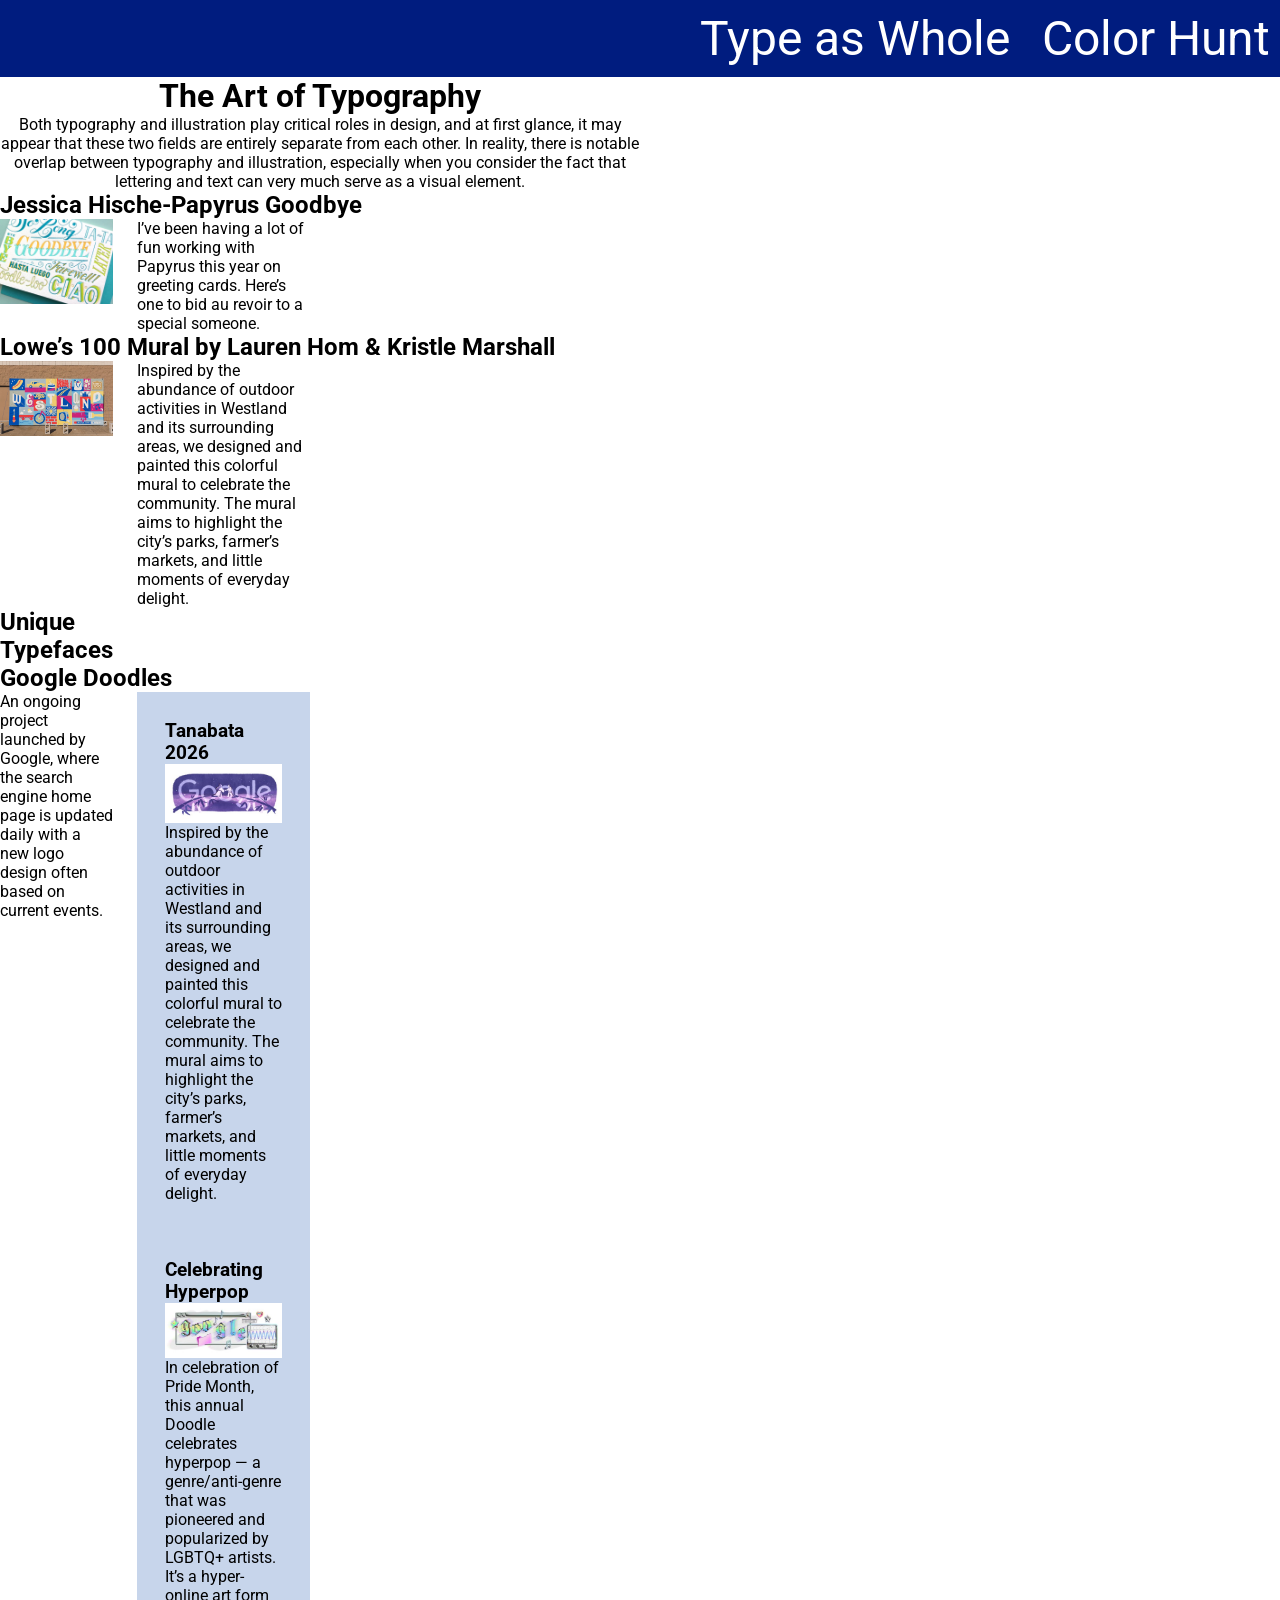
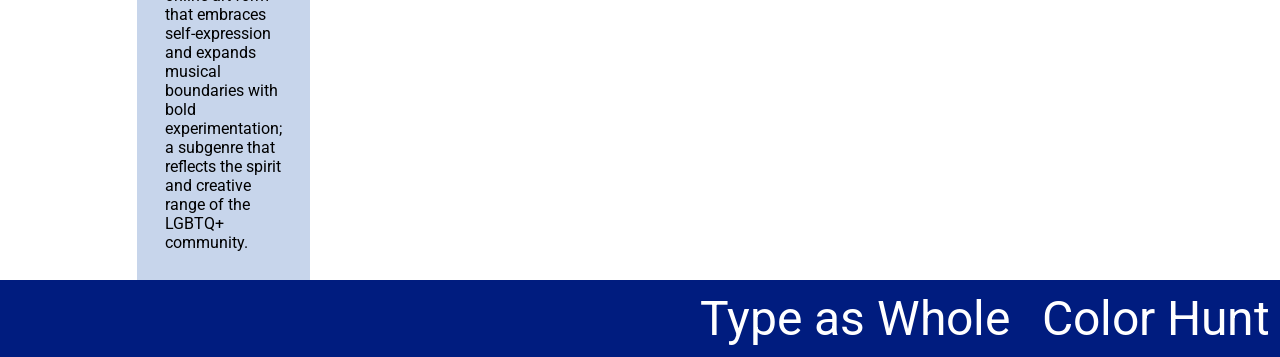
==== index.html @ 0596fdd6 "footer grid" ====
<!DOCTYPE html>
<html lang="en">
<head>
    <meta charset="UTF-8">
    <meta name="viewport" content="width=device-width, initial-scale=1.0">
    <title>Art of Typography</title>

    <link rel="preconnect" href="https://fonts.googleapis.com">
    <link rel="preconnect" href="https://fonts.gstatic.com" crossorigin>
    <link href="https://fonts.googleapis.com/css2?family=Roboto:ital,wght@0,100..900;1,100..900&display=swap" rel="stylesheet">

    <link rel="stylesheet" href="css/styles.css">
</head>
<body>
    <header>
    <nav>
        <a class="nav" href="index.htlm"></a>
        <ul>
            <li><a href="index.html">Type as Whole</a></li>
            <li><a href="colorhunt.html">Color Hunt</a></li>
        </ul>
    </nav>
    <div class="hero">
        <h1>The Art of Typography</h1>
        <p>Both typography and illustration play critical roles in design, and at first glance, 
            it may appear that these two fields are entirely separate from each other. 
            In reality, there is notable overlap between typography and illustration, 
            especially when you consider the fact that lettering and text can very much serve as a visual element.</p>
    </div>
    </header>

    <main>
        <section class="main">
            <h2>Jessica Hische-Papyrus Goodbye</h2>
            <img src="../images/papyrus-goodbye.jpg" width="1320" height="990"
            alt="Papyrus Goodbye greeting card by Jessica Hishe ">
            <p>I’ve been having a lot of fun working with Papyrus this year on greeting cards. 
                Here’s one to bid au revoir to a special someone.</p>
        </section>

        <section class="main">
            <h2>Lowe’s 100 Mural by Lauren Hom & Kristle Marshall</h2>
            <img src="../images/lowe's-100-mural.jpg" width="1320" height="880"
            alt="Colorful mural to celebrate Lowe's 100 year anniversary">
            <p>Inspired by the abundance of outdoor activities in Westland and its surrounding areas, 
                we designed and painted this colorful mural to celebrate the community. The mural 
                aims to highlight the city’s parks, farmer’s markets, and little moments of everyday delight.</p>
        </section>

        <aside class="typefaces">
            <h2>Unique Typefaces</h2>

        </aside>

        <section>
            <h2>Google Doodles</h2>
            <p>An ongoing project launched by Google, where the search engine home page is 
                updated daily with a new logo design often based on current events.</p>
            <div class="section">
                <article class="article">
                    <div>
                        <h3>Tanabata 2026</h3>
                        <img src="../images/google-doodle-tanabata.jpg" width="660" height="428"
                        alt="Google Doodle Tanabata 2026">
                        <p>Inspired by the abundance of outdoor activities in Westland and its surrounding areas, 
                            we designed and painted this colorful mural to celebrate the community. 
                            The mural aims to highlight the city’s parks, farmer’s markets, 
                            and little moments of everyday delight.</p>
                    </div>
                </article>

                <article class="article">
                    <div>
                        <h3>Celebrating Hyperpop</h3>
                        <img src="../images/google-doodle-hyperpop.jpg" width="660" height="428"
                        alt="Google Doodle Hyperpop 2026">
                        <p>In celebration of Pride Month, this annual Doodle celebrates hyperpop — 
                            a genre/anti-genre that was pioneered and popularized by LGBTQ+ artists. 
                            It’s a hyper-online art form that embraces self-expression and expands 
                            musical boundaries with bold experimentation; a subgenre that reflects 
                            the spirit and creative range of the LGBTQ+ community.</p>
                    </div>
                </article>

            </div>
        </section>
    </main>

    <footer>
        <a class="footer" href="index.htlm"></a>
        <ul>
            <li><a href="index.html">Type as Whole</a></li>
            <li><a href="colorhunt.html">Color Hunt</a></li>
        </ul>
    </footer>
</body>
</html>
---- css/styles.css ----
/* reset */
* {
    margin: 0;
    padding: 0;
    box-sizing: border-box;
}

/* body copy and grid starter */
body {
    max-width: 1440;
    margin: 0 auto;
    display: grid;
    grid-template-columns: 1fr 1fr 1fr 1fr 1fr 1fr 1fr 1fr 1fr 1fr 1fr 1fr;
    grid-template-rows: auto;
    column-gap: 24px;

    font-family: 'Roboto', sans-serif;
    font-size: 16px;
    line-height: ;
    color: #000000;
}

/* heading style */
h1, h2, h3 {

}

/* links */
a {
    color: inherit;
    text-decoration: none;
}

/* other copy */
p {

}

img {
    width: 100%;
    height: auto;
    display: block;
}

/* nav */
nav {
    display: flex;
    align-items: center;
    background: #001C7F;
    color: #FFFFFF;
    font-size: 48px;
    padding: 10px;
}

nav ul {
    display: flex;
    gap: 32px;
    list-style: none;
    margin-left: auto;
}

/* header */
header {
    grid-column: 1 / 13;
}

.hero {
    grid-column: 1 / 13;
    width: 50%;
    display: flex;
    flex-direction: column;
    justify-content: center;
    align-items: center;
    text-align: center;
}

.hero h1 {
    font-size: 225;
}

/* main */
main {
    grid-column: 1 / 13;
    display: grid;
    grid-template-columns: subgrid;
}

section {
    grid-column: 1 / 13;
    display: grid;
    grid-template-columns: subgrid; 
}

section h2 {
    grid-column: 1 / 13;
}

article {
    grid-column: span 6;
    gap: 24px;
    padding: 28px;
    background: #c7d5eb;
}

.typefaces {
    display: flex;

}


/* footer */
footer {
    grid-column: 1 / 13;
    display: flex;
    align-items: center;
    background: #001C7F;
    color: #FFFFFF;
    font-size: 48px;
    padding: 10px;
}

footer ul {
    display: flex;
    gap: 32px;
    list-style: none;
    margin-left: auto;
}
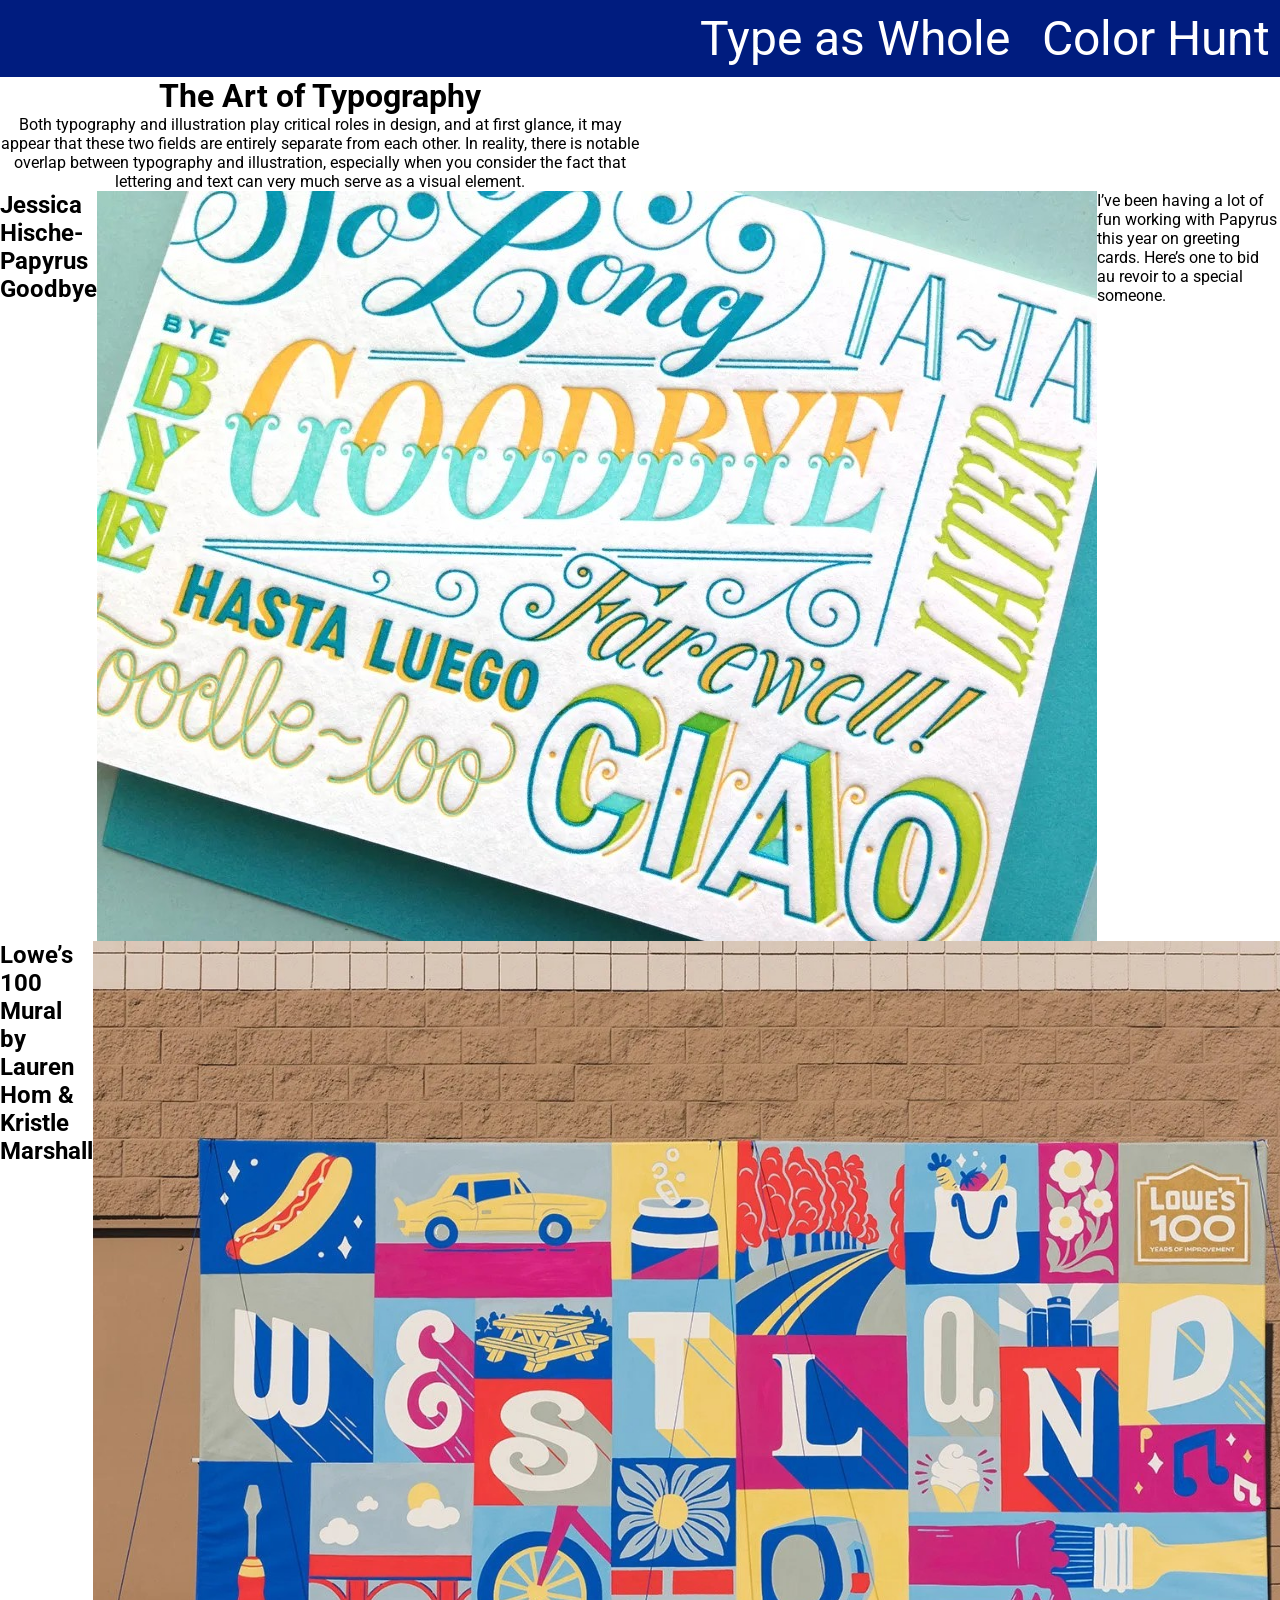
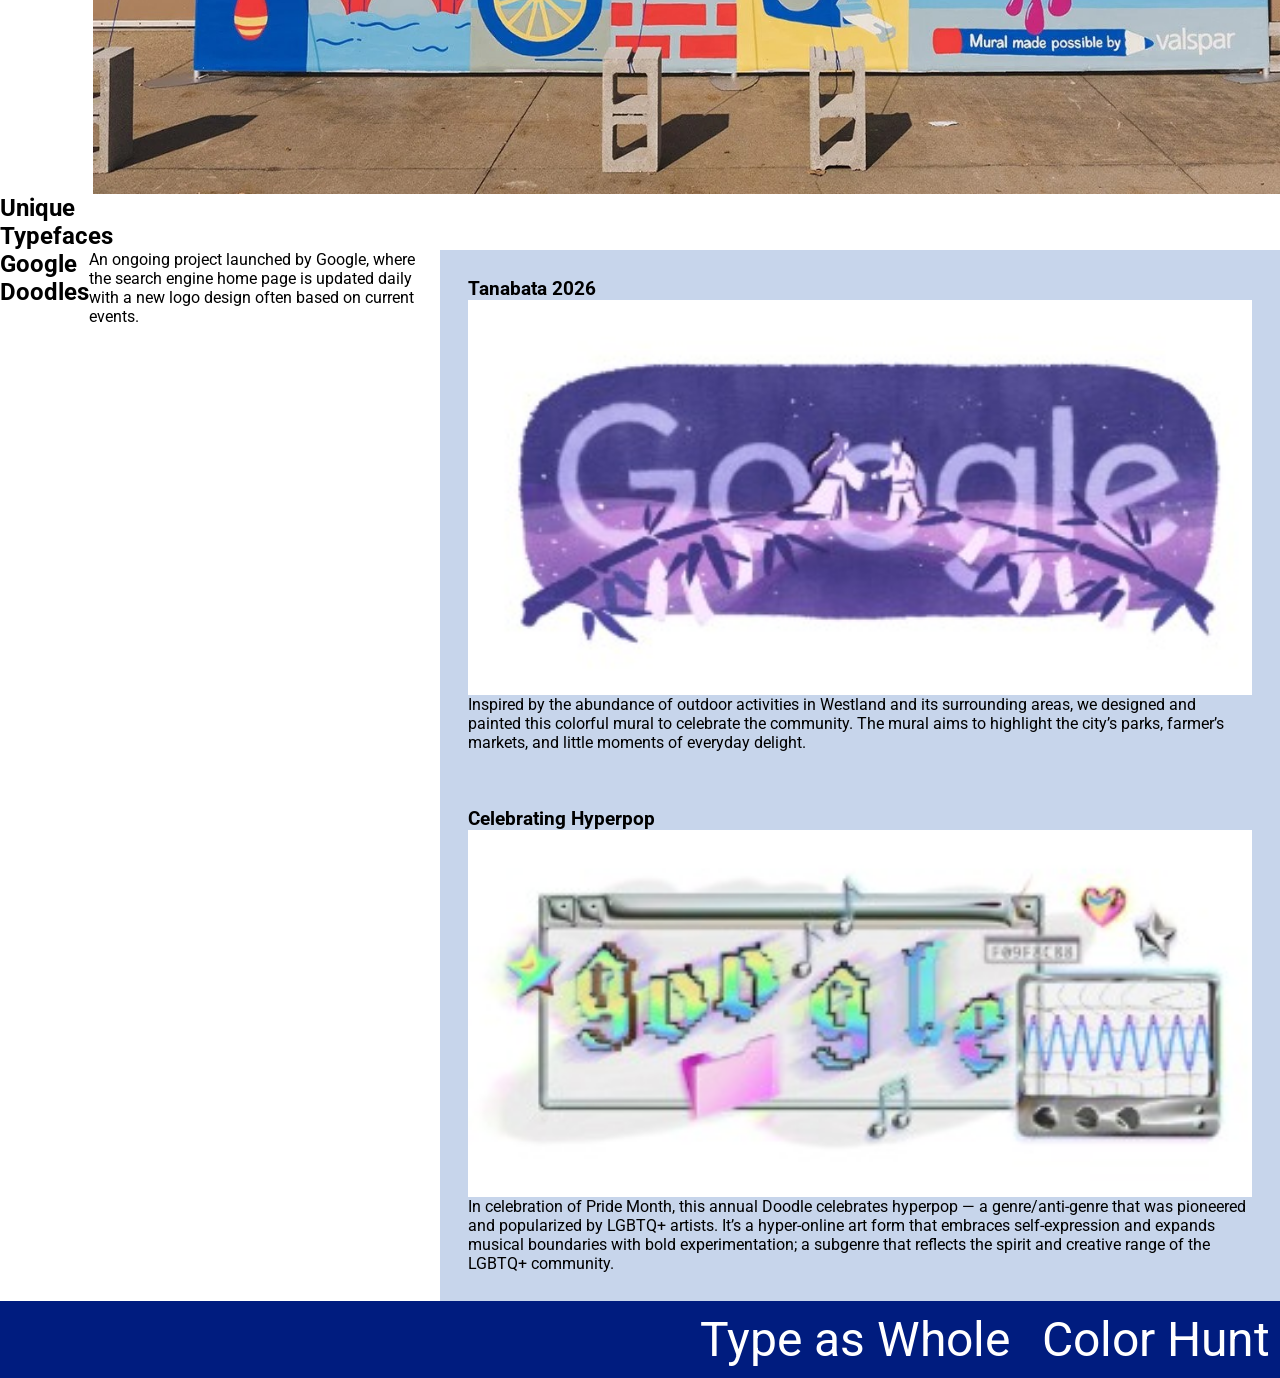
==== commit b21fe273: "image size" ====
--- a/index.html
+++ b/index.html
@@ -32,7 +32,7 @@
     <main>
         <section class="main">
             <h2>Jessica Hische-Papyrus Goodbye</h2>
-            <img src="../images/papyrus-goodbye.jpg" width="1320" height="990"
+            <img src="../images/papyrus-goodbye.jpg" width="660" height="495"
             alt="Papyrus Goodbye greeting card by Jessica Hishe ">
             <p>I’ve been having a lot of fun working with Papyrus this year on greeting cards. 
                 Here’s one to bid au revoir to a special someone.</p>
@@ -40,7 +40,7 @@
 
         <section class="main">
             <h2>Lowe’s 100 Mural by Lauren Hom & Kristle Marshall</h2>
-            <img src="../images/lowe's-100-mural.jpg" width="1320" height="880"
+            <img src="../images/lowe's-100-mural.jpg" width="660" height="440"
             alt="Colorful mural to celebrate Lowe's 100 year anniversary">
             <p>Inspired by the abundance of outdoor activities in Westland and its surrounding areas, 
                 we designed and painted this colorful mural to celebrate the community. The mural 
@@ -60,7 +60,7 @@
                 <article class="article">
                     <div>
                         <h3>Tanabata 2026</h3>
-                        <img src="../images/google-doodle-tanabata.jpg" width="660" height="428"
+                        <img src="../images/google-doodle-tanabata.jpg" width="330" height="214"
                         alt="Google Doodle Tanabata 2026">
                         <p>Inspired by the abundance of outdoor activities in Westland and its surrounding areas, 
                             we designed and painted this colorful mural to celebrate the community. 
@@ -72,7 +72,7 @@
                 <article class="article">
                     <div>
                         <h3>Celebrating Hyperpop</h3>
-                        <img src="../images/google-doodle-hyperpop.jpg" width="660" height="428"
+                        <img src="../images/google-doodle-hyperpop.jpg" width="330" height="214"
                         alt="Google Doodle Hyperpop 2026">
                         <p>In celebration of Pride Month, this annual Doodle celebrates hyperpop — 
                             a genre/anti-genre that was pioneered and popularized by LGBTQ+ artists. 
--- a/css/styles.css
+++ b/css/styles.css
@@ -87,7 +87,7 @@
 
 section {
     grid-column: 1 / 13;
-    display: grid;
+    display: flex;
     grid-template-columns: subgrid; 
 }
 
@@ -96,7 +96,8 @@
 }
 
 article {
-    grid-column: span 6;
+    grid-column: 1 / 13;
+    display: flex;
     gap: 24px;
     padding: 28px;
     background: #c7d5eb;
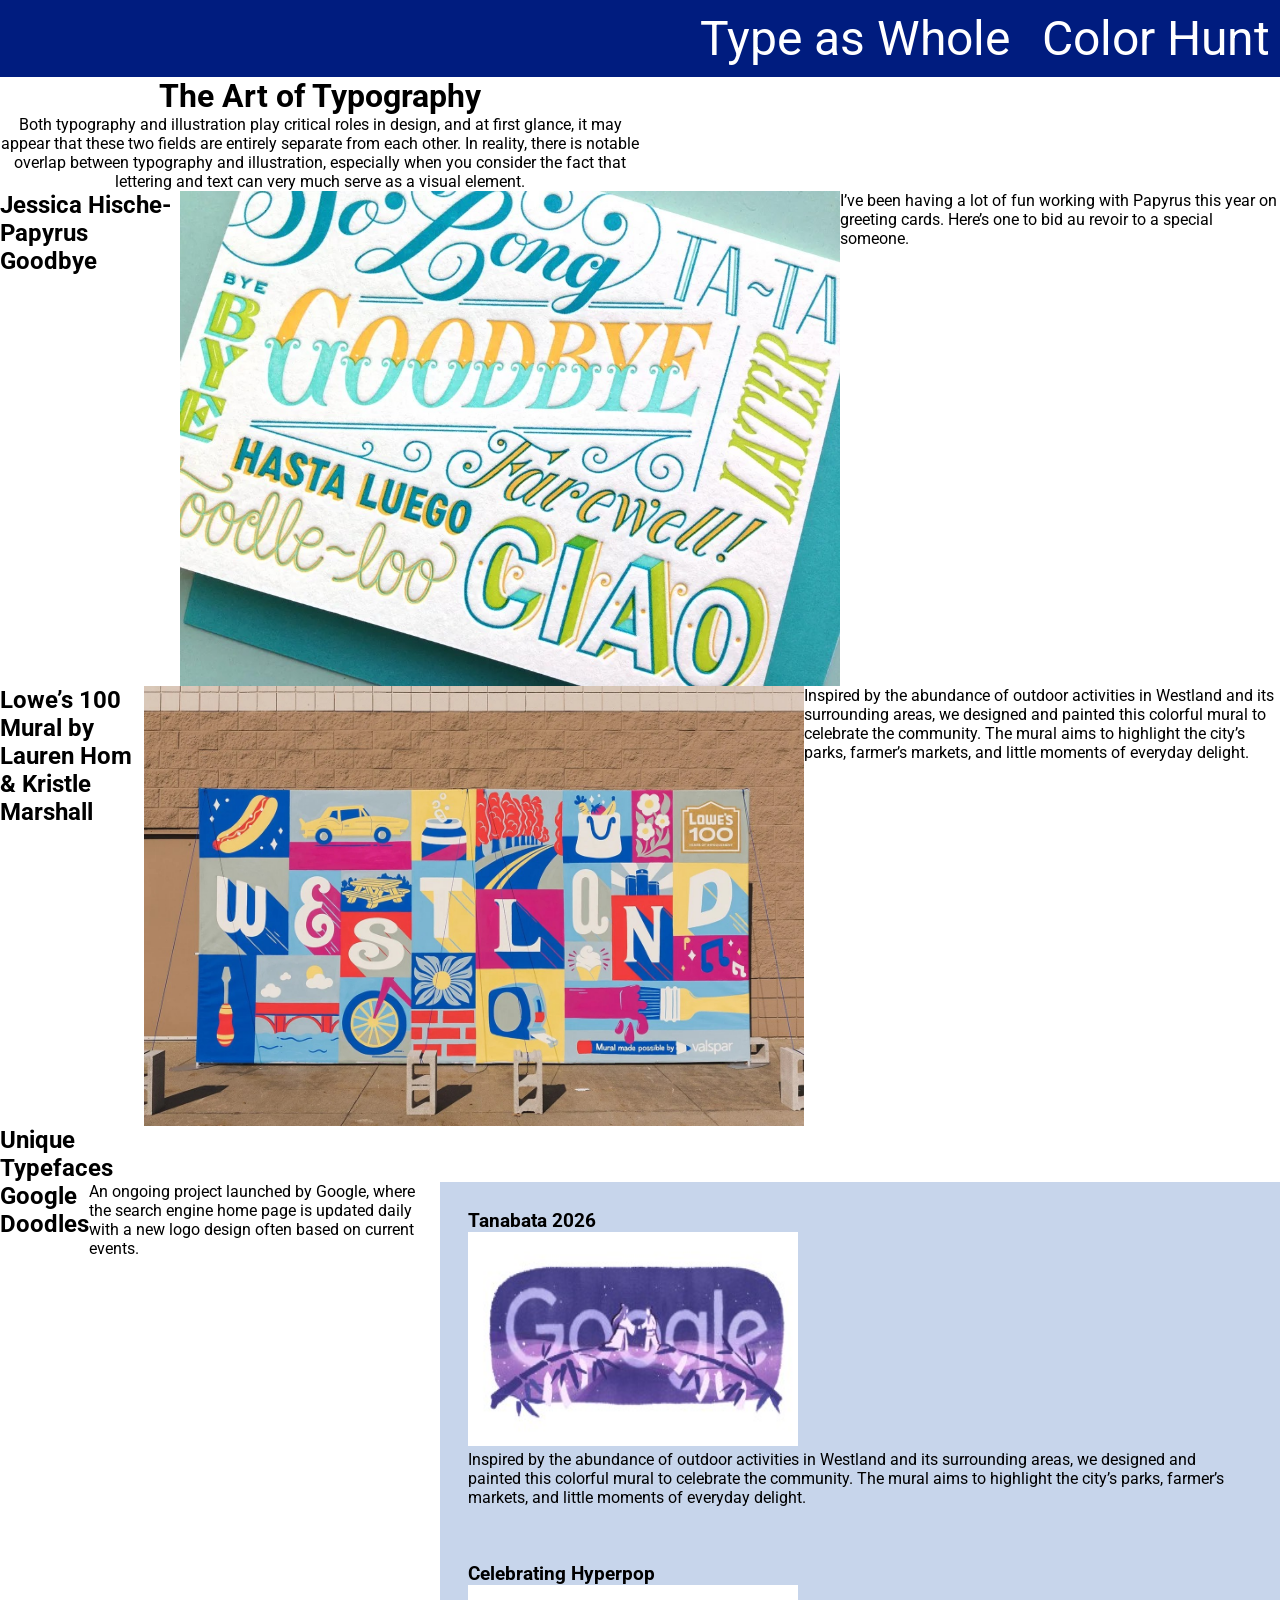
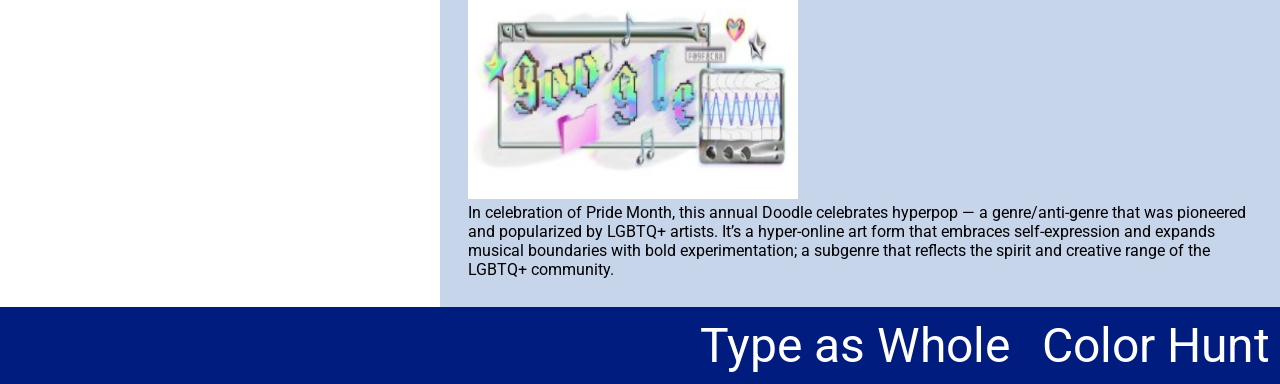
==== commit 549dca11: "img style test" ====
--- a/css/styles.css
+++ b/css/styles.css
@@ -36,11 +36,7 @@
 
 }
 
-img {
-    width: 100%;
-    height: auto;
-    display: block;
-}
+
 
 /* nav */
 nav {
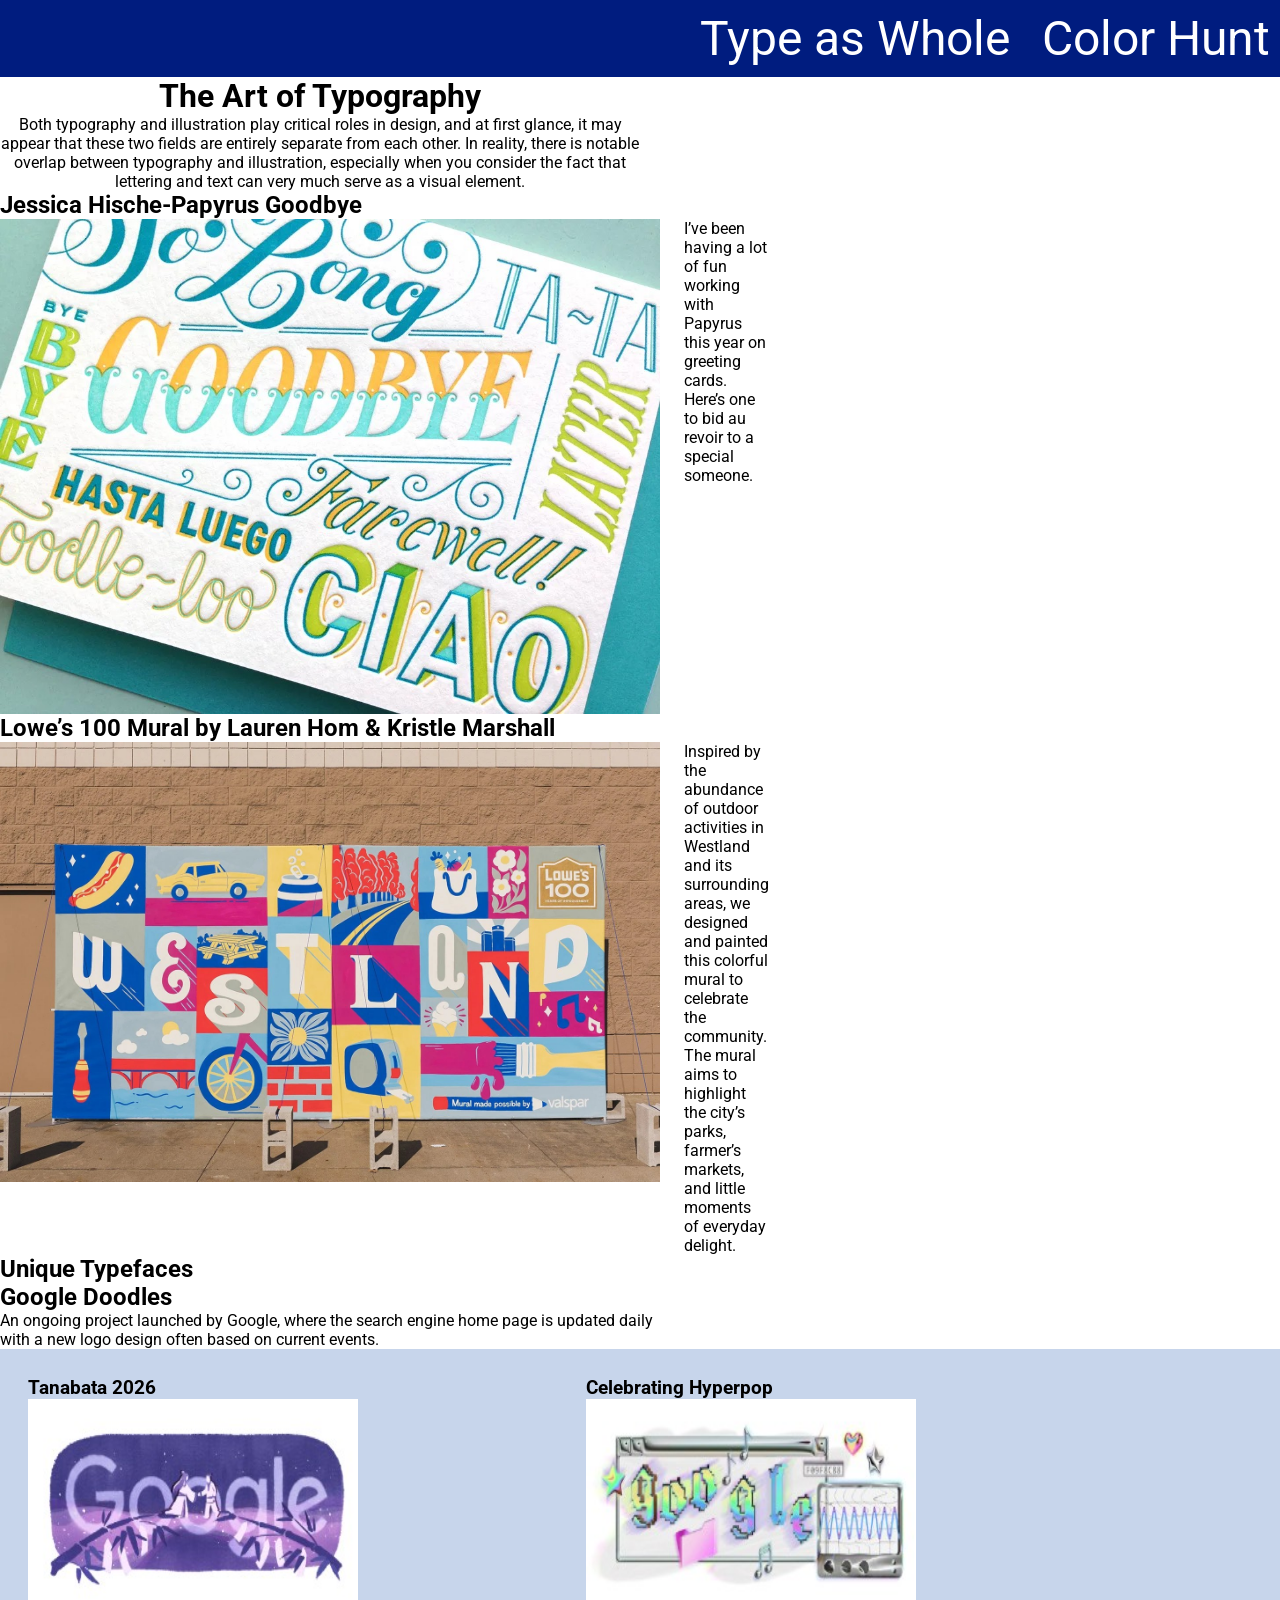
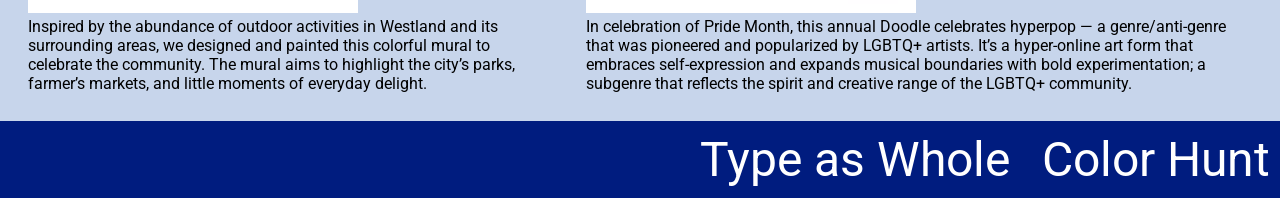
==== commit 124c29ca: "doodle style" ====
--- a/index.html
+++ b/index.html
@@ -56,7 +56,7 @@
             <h2>Google Doodles</h2>
             <p>An ongoing project launched by Google, where the search engine home page is 
                 updated daily with a new logo design often based on current events.</p>
-            <div class="section">
+            <div class="section-doodle">
                 <article class="article">
                     <div>
                         <h3>Tanabata 2026</h3>
--- a/css/styles.css
+++ b/css/styles.css
@@ -35,7 +35,6 @@
 p {
 
 }
-
 
 
 /* nav */
@@ -83,6 +82,12 @@
 
 section {
     grid-column: 1 / 13;
+    display: grid;
+    grid-template-columns: subgrid; 
+}
+
+.section-doodle {
+    grid-column: 1 / 13;
     display: flex;
     grid-template-columns: subgrid; 
 }
@@ -97,6 +102,13 @@
     gap: 24px;
     padding: 28px;
     background: #c7d5eb;
+}
+
+.article-bird {
+    grid-column: 1 / 13;
+    display: flex;
+    gap: 24px;
+    padding: 28px;
 }
 
 .typefaces {
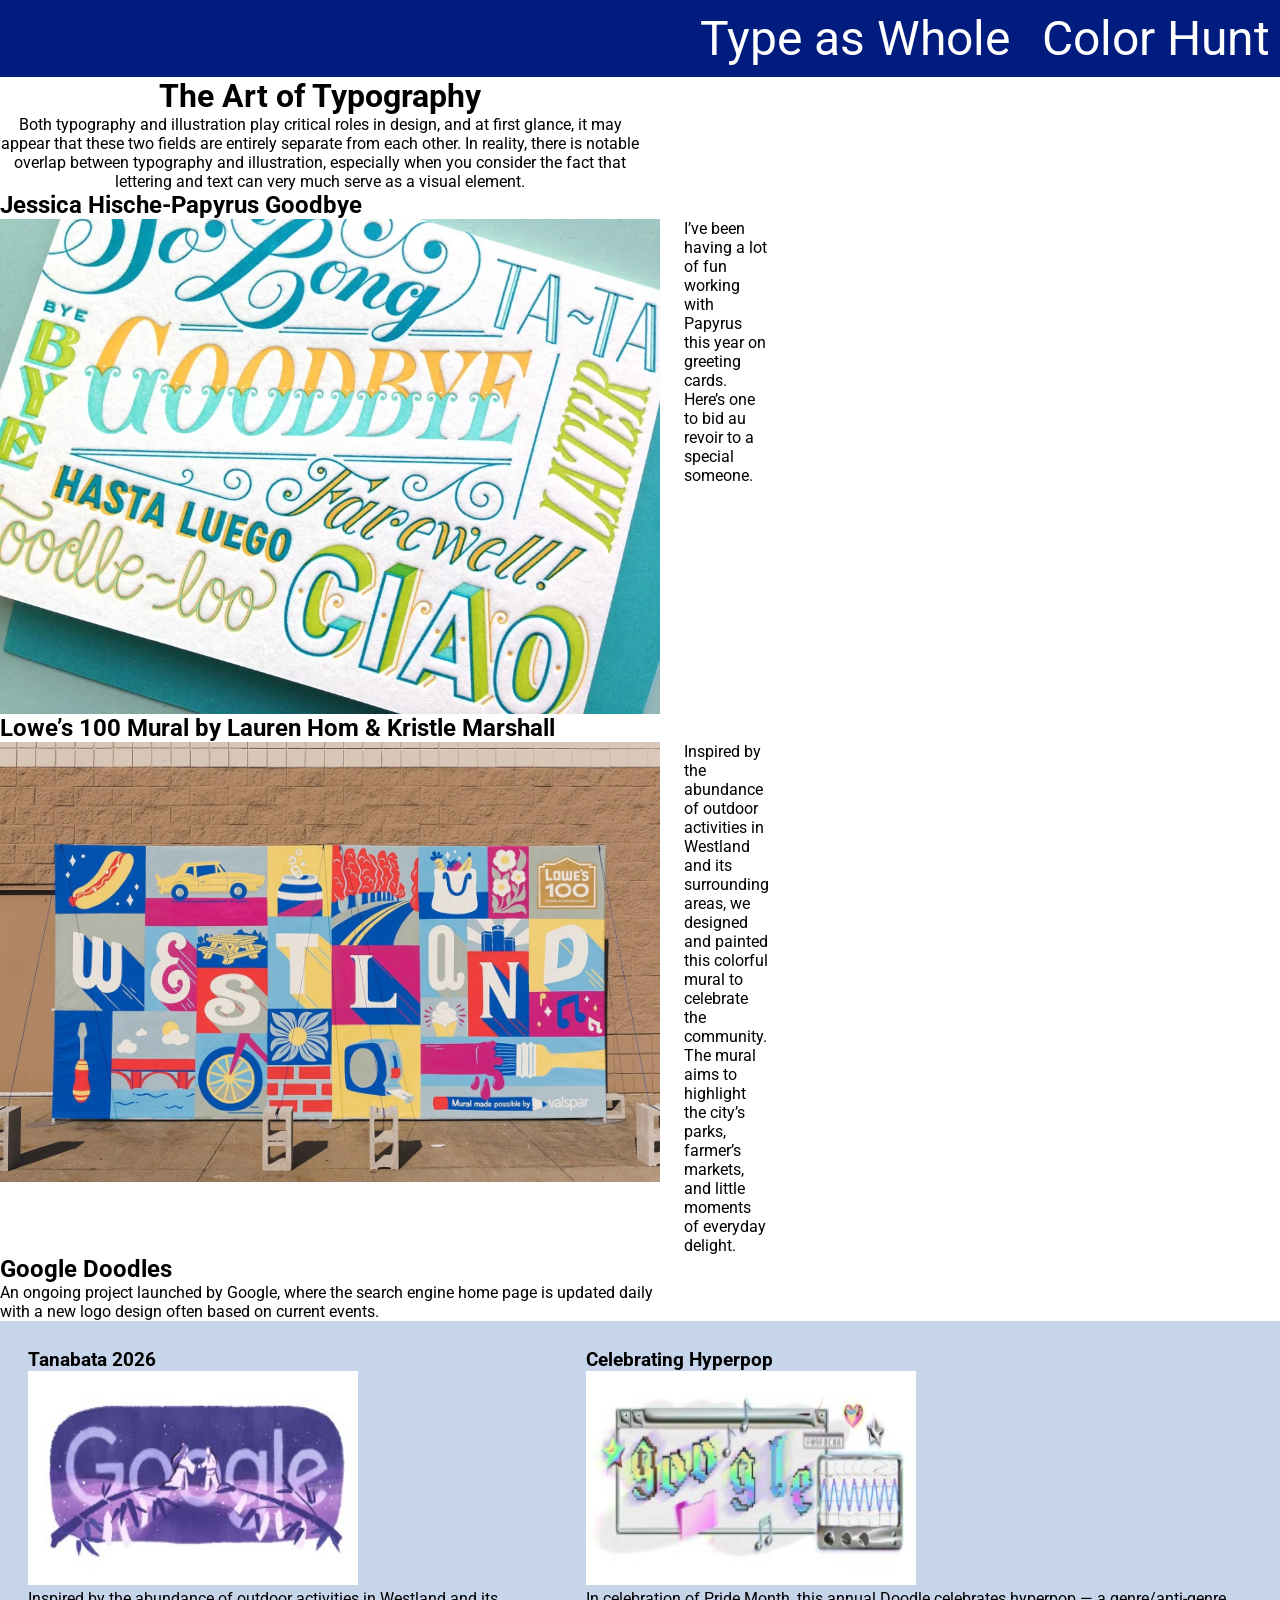
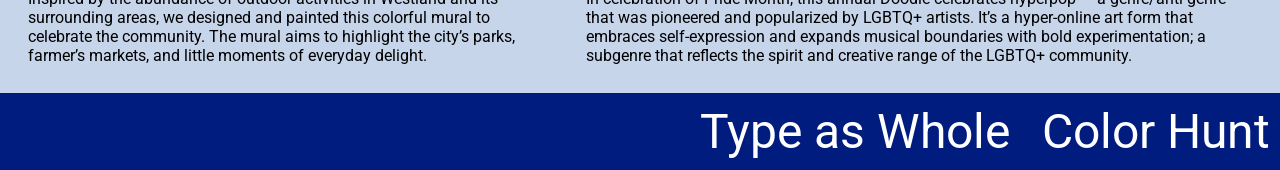
==== commit b0b0cbf1: "h1 font size" ====
--- a/index.html
+++ b/index.html
@@ -47,11 +47,6 @@
                 aims to highlight the city’s parks, farmer’s markets, and little moments of everyday delight.</p>
         </section>
 
-        <aside class="typefaces">
-            <h2>Unique Typefaces</h2>
-
-        </aside>
-
         <section>
             <h2>Google Doodles</h2>
             <p>An ongoing project launched by Google, where the search engine home page is 
--- a/css/styles.css
+++ b/css/styles.css
@@ -25,6 +25,10 @@
 
 }
 
+h1 {
+    font-size: 400;
+}
+
 /* links */
 a {
     color: inherit;
@@ -33,6 +37,7 @@
 
 /* other copy */
 p {
+
 
 }
 
@@ -70,7 +75,7 @@
 }
 
 .hero h1 {
-    font-size: 225;
+    font-size: 400;
 }
 
 /* main */
@@ -92,6 +97,12 @@
     grid-template-columns: subgrid; 
 }
 
+.section-bird {
+    grid-column: 1 / 13;
+    display: grid;
+    grid-template-columns: subgrid; 
+}
+
 section h2 {
     grid-column: 1 / 13;
 }
@@ -105,10 +116,11 @@
 }
 
 .article-bird {
-    grid-column: 1 / 13;
-    display: flex;
+    grid-column: span 4;
+    display: grid;
     gap: 24px;
     padding: 28px;
+    background: none;
 }
 
 .typefaces {
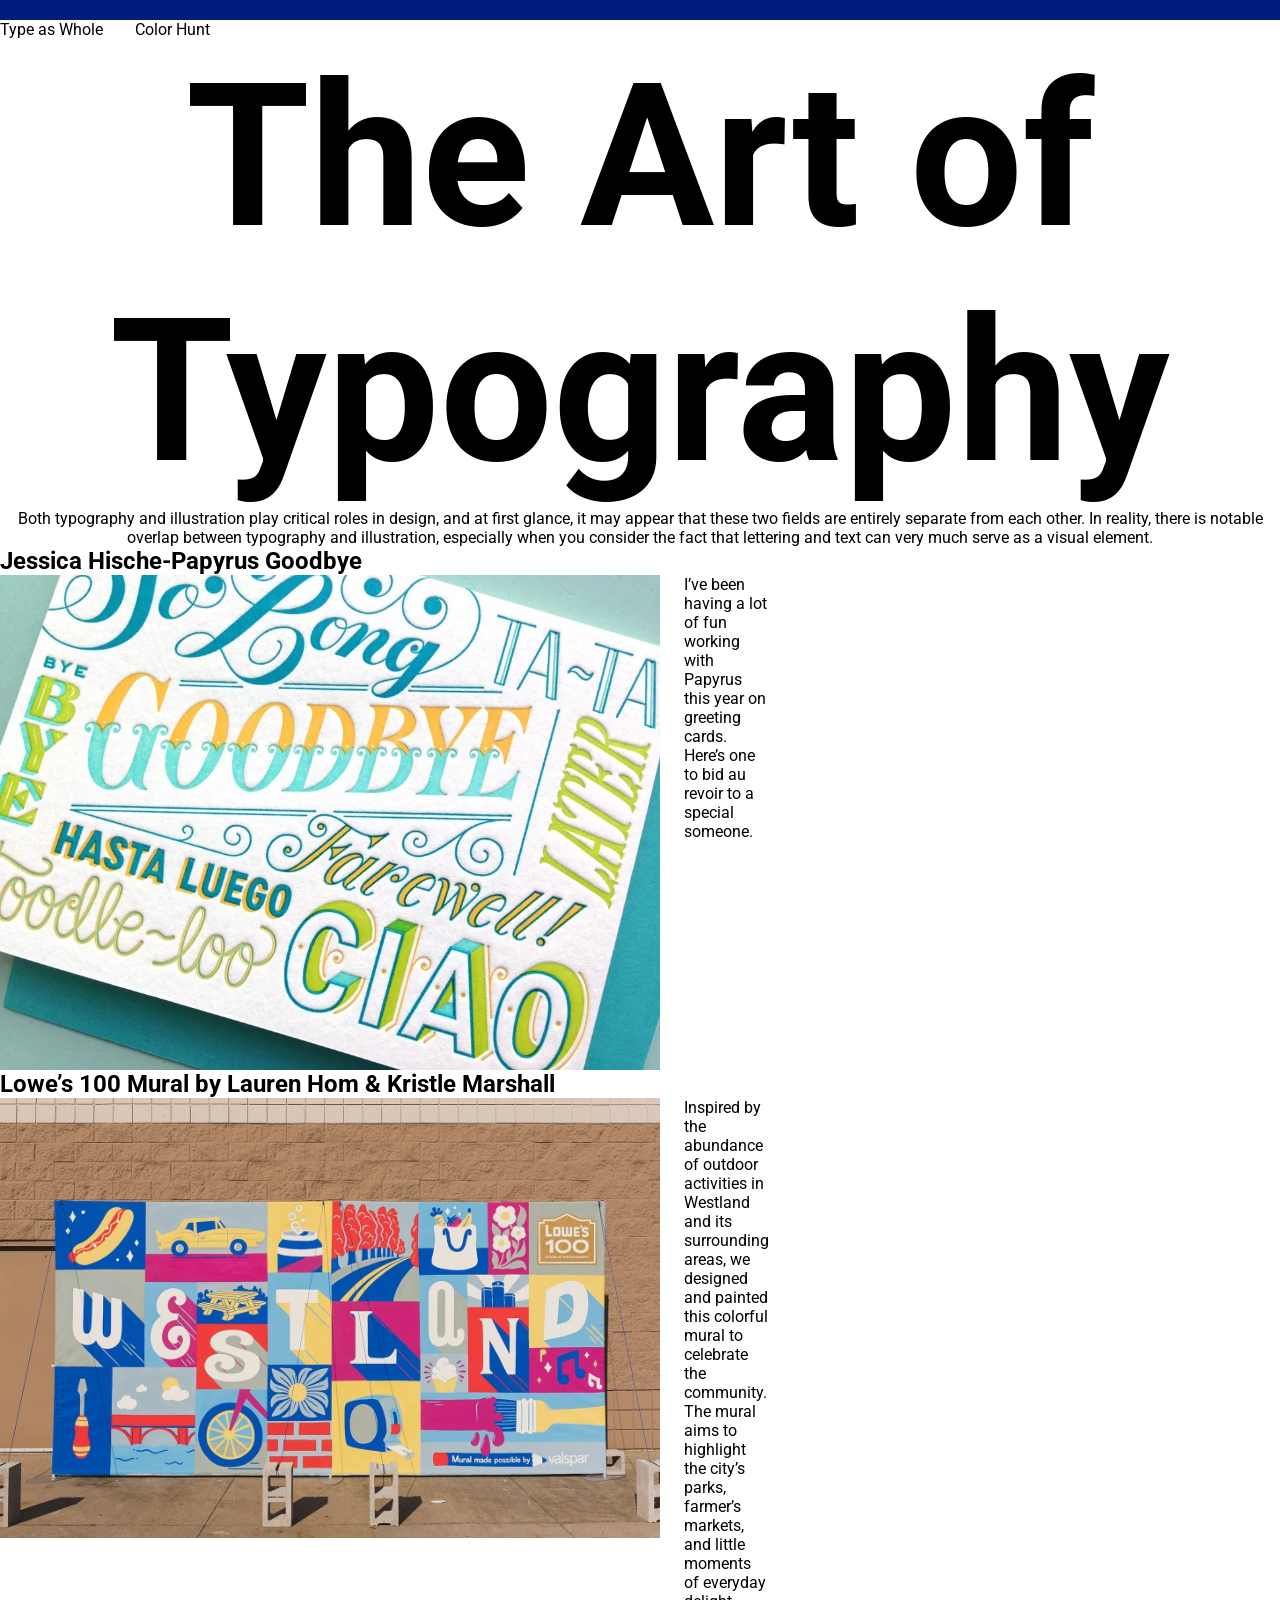
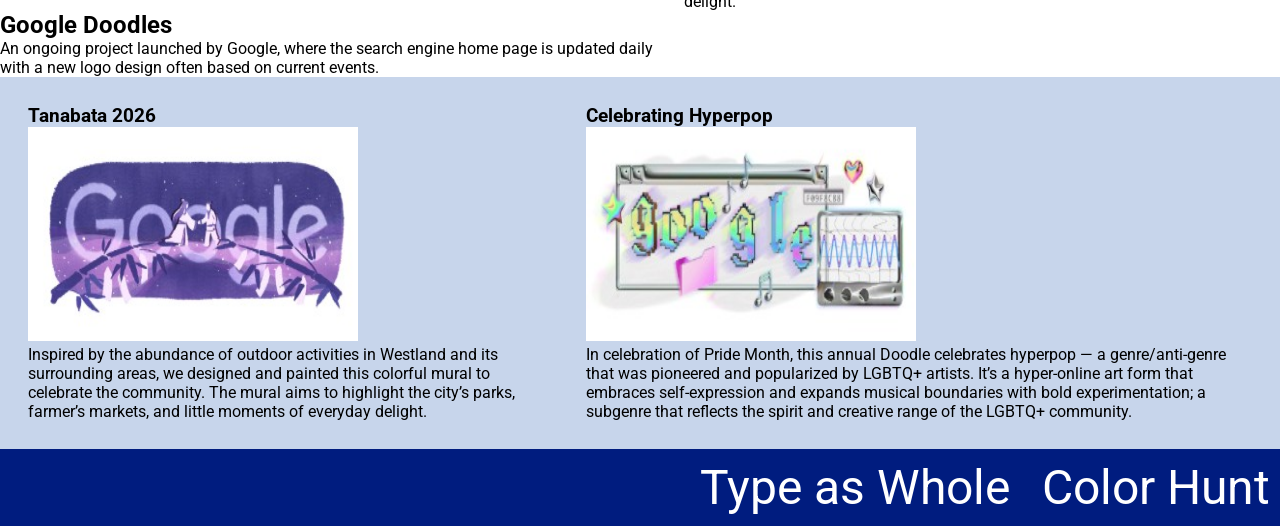
==== commit b8be7db0: "nav type" ====
--- a/index.html
+++ b/index.html
@@ -14,7 +14,7 @@
 <body>
     <header>
     <nav>
-        <a class="nav" href="index.htlm"></a>
+        <a class="nav-type" href="index.htlm"></a>
         <ul>
             <li><a href="index.html">Type as Whole</a></li>
             <li><a href="colorhunt.html">Color Hunt</a></li>
--- a/css/styles.css
+++ b/css/styles.css
@@ -25,10 +25,6 @@
 
 }
 
-h1 {
-    font-size: 400;
-}
-
 /* links */
 a {
     color: inherit;
@@ -43,12 +39,21 @@
 
 
 /* nav */
-nav {
+.nav-type {
     display: flex;
     align-items: center;
     background: #001C7F;
     color: #FFFFFF;
     font-size: 48px;
+    padding: 10px;
+}
+
+.nav-color {
+    display: flex;
+    align-items: center;
+    background: #FE3131;
+    color: #FFFFFF;
+    font-size: 24px;
     padding: 10px;
 }
 
@@ -65,8 +70,7 @@
 }
 
 .hero {
-    grid-column: 1 / 13;
-    width: 50%;
+    width: 100%;
     display: flex;
     flex-direction: column;
     justify-content: center;
@@ -75,7 +79,7 @@
 }
 
 .hero h1 {
-    font-size: 400;
+    font-size: 200px;
 }
 
 /* main */
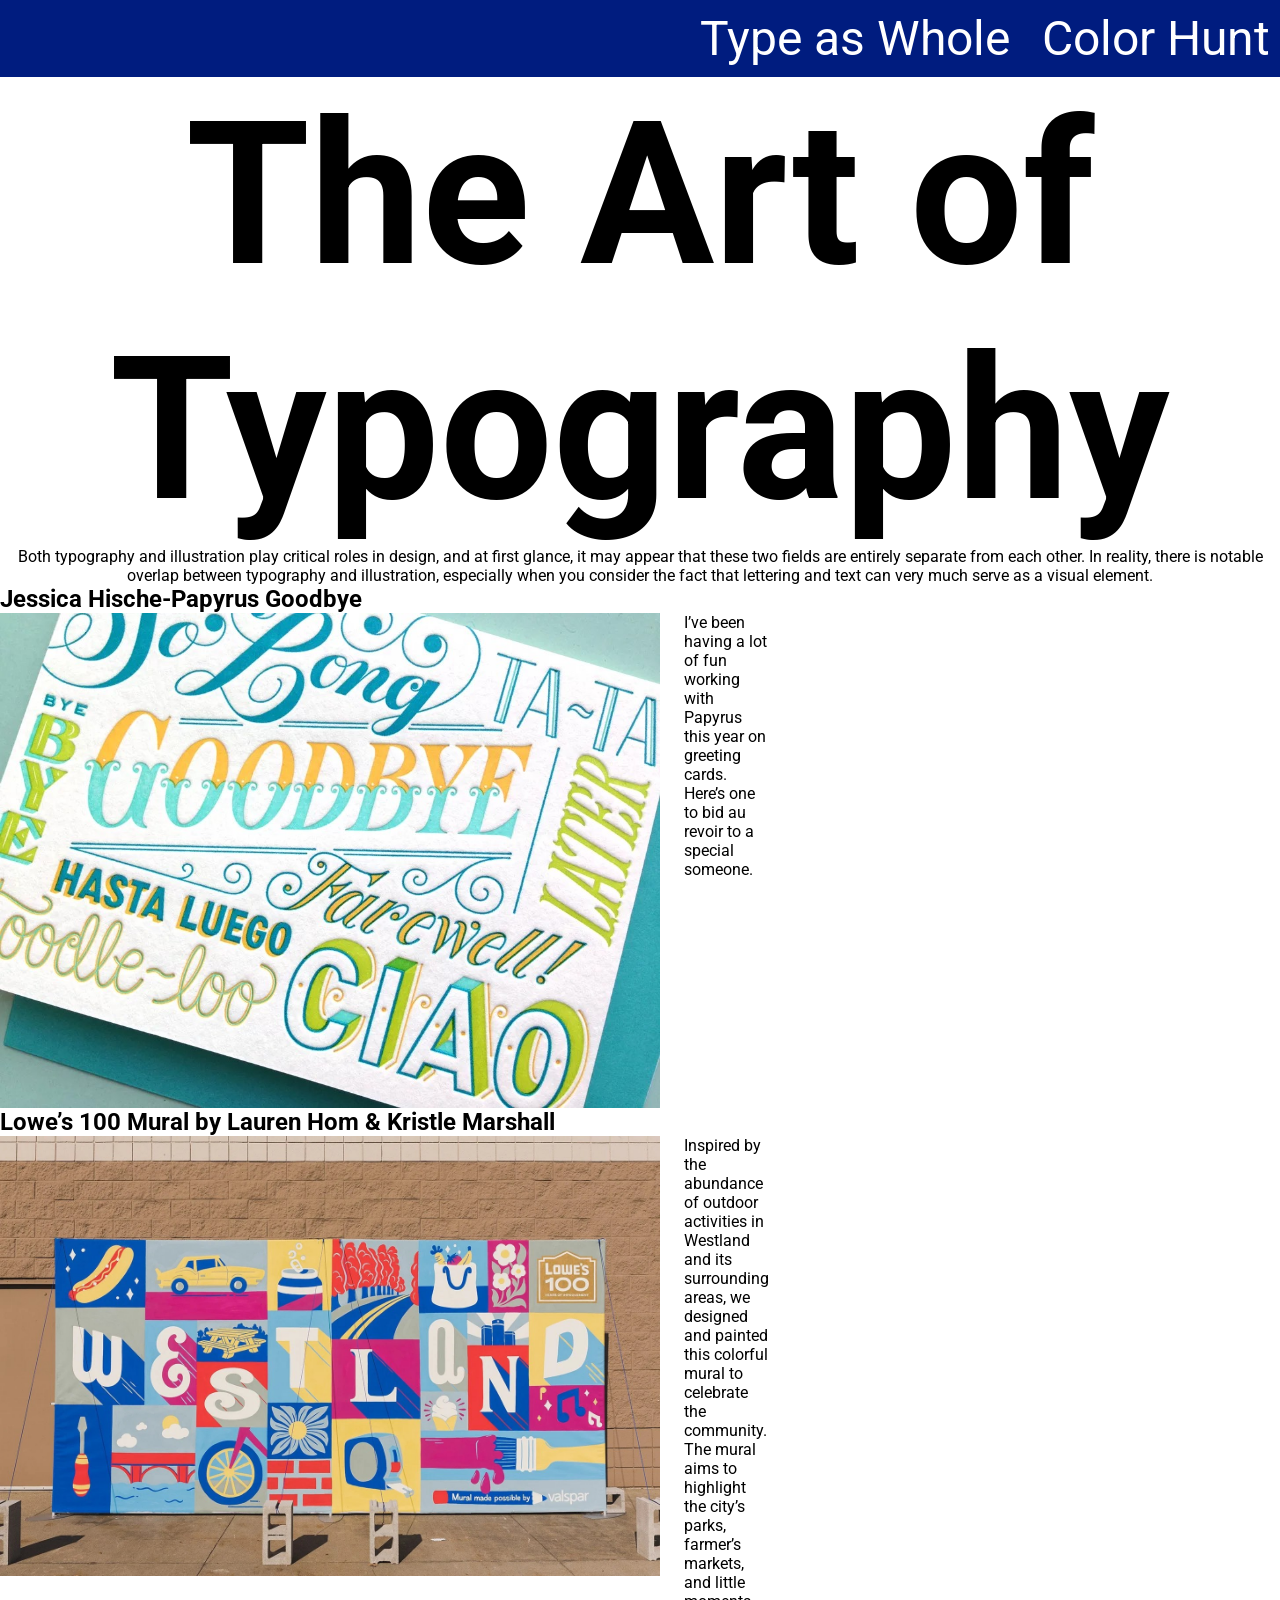
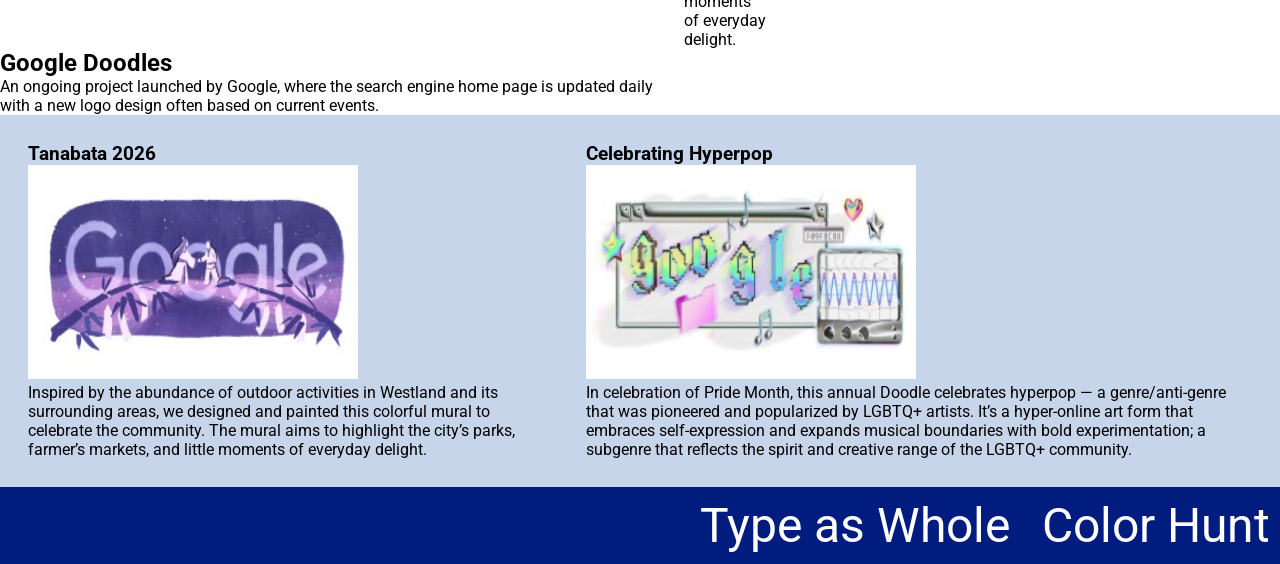
==== commit b4fba99a: "nav reset" ====
--- a/index.html
+++ b/index.html
@@ -14,7 +14,7 @@
 <body>
     <header>
     <nav>
-        <a class="nav-type" href="index.htlm"></a>
+        <a class="nav" href="index.htlm"></a>
         <ul>
             <li><a href="index.html">Type as Whole</a></li>
             <li><a href="colorhunt.html">Color Hunt</a></li>
--- a/css/styles.css
+++ b/css/styles.css
@@ -39,7 +39,7 @@
 
 
 /* nav */
-.nav-type {
+nav {
     display: flex;
     align-items: center;
     background: #001C7F;
@@ -49,12 +49,8 @@
 }
 
 .nav-color {
-    display: flex;
-    align-items: center;
     background: #FE3131;
-    color: #FFFFFF;
     font-size: 24px;
-    padding: 10px;
 }
 
 nav ul {
